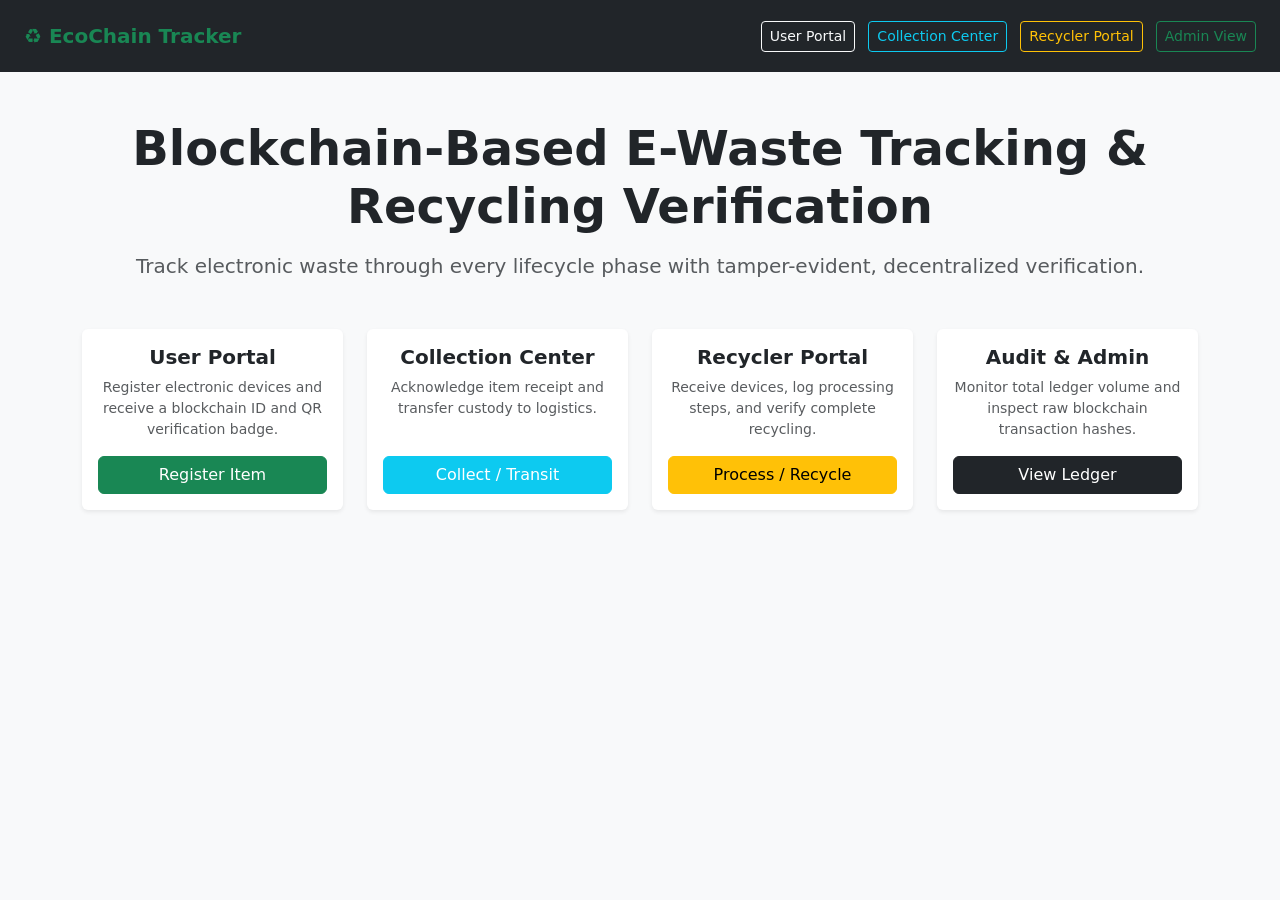
==== frontend/index.html @ 1f334a57 "feat: complete blockchain e-waste tracking prototype" ====
<!DOCTYPE html>
<html lang="en">
<head>
    <meta charset="UTF-8">
    <meta name="viewport" content="width=device-width, initial-scale=1.0">
    <title>EcoChain | Blockchain E-Waste Tracking</title>
    <link href="https://cdn.jsdelivr.net/npm/bootstrap@5.3.0/dist/css/bootstrap.min.css" rel="stylesheet">
</head>
<body class="bg-light">
    <nav class="navbar navbar-dark bg-dark px-4 py-3">
        <a class="navbar-brand fw-bold text-success" href="index.html">♻ EcoChain Tracker</a>
        <div>
            <a href="user.html" class="btn btn-outline-light btn-sm me-2">User Portal</a>
            <a href="collection.html" class="btn btn-outline-info btn-sm me-2">Collection Center</a>
            <a href="recycler.html" class="btn btn-outline-warning btn-sm me-2">Recycler Portal</a>
            <a href="admin.html" class="btn btn-outline-success btn-sm">Admin View</a>
        </div>
    </nav>

    <div class="container py-5 text-center">
        <h1 class="display-5 fw-bold text-dark mb-3">Blockchain-Based E-Waste Tracking & Recycling Verification</h1>
        <p class="lead text-muted mb-4">Track electronic waste through every lifecycle phase with tamper-evident, decentralized verification.</p>
        
        <div class="row g-4 justify-content-center mt-3">
            <div class="col-md-3">
                <div class="card h-100 shadow-sm border-0 p-3">
                    <h5 class="fw-bold">User Portal</h5>
                    <p class="small text-muted">Register electronic devices and receive a blockchain ID and QR verification badge.</p>
                    <a href="user.html" class="btn btn-success mt-auto">Register Item</a>
                </div>
            </div>
            <div class="col-md-3">
                <div class="card h-100 shadow-sm border-0 p-3">
                    <h5 class="fw-bold">Collection Center</h5>
                    <p class="small text-muted">Acknowledge item receipt and transfer custody to logistics.</p>
                    <a href="collection.html" class="btn btn-info text-white mt-auto">Collect / Transit</a>
                </div>
            </div>
            <div class="col-md-3">
                <div class="card h-100 shadow-sm border-0 p-3">
                    <h5 class="fw-bold">Recycler Portal</h5>
                    <p class="small text-muted">Receive devices, log processing steps, and verify complete recycling.</p>
                    <a href="recycler.html" class="btn btn-warning mt-auto">Process / Recycle</a>
                </div>
            </div>
            <div class="col-md-3">
                <div class="card h-100 shadow-sm border-0 p-3">
                    <h5 class="fw-bold">Audit & Admin</h5>
                    <p class="small text-muted">Monitor total ledger volume and inspect raw blockchain transaction hashes.</p>
                    <a href="admin.html" class="btn btn-dark mt-auto">View Ledger</a>
                </div>
            </div>
        </div>
    </div>
</body>
</html>
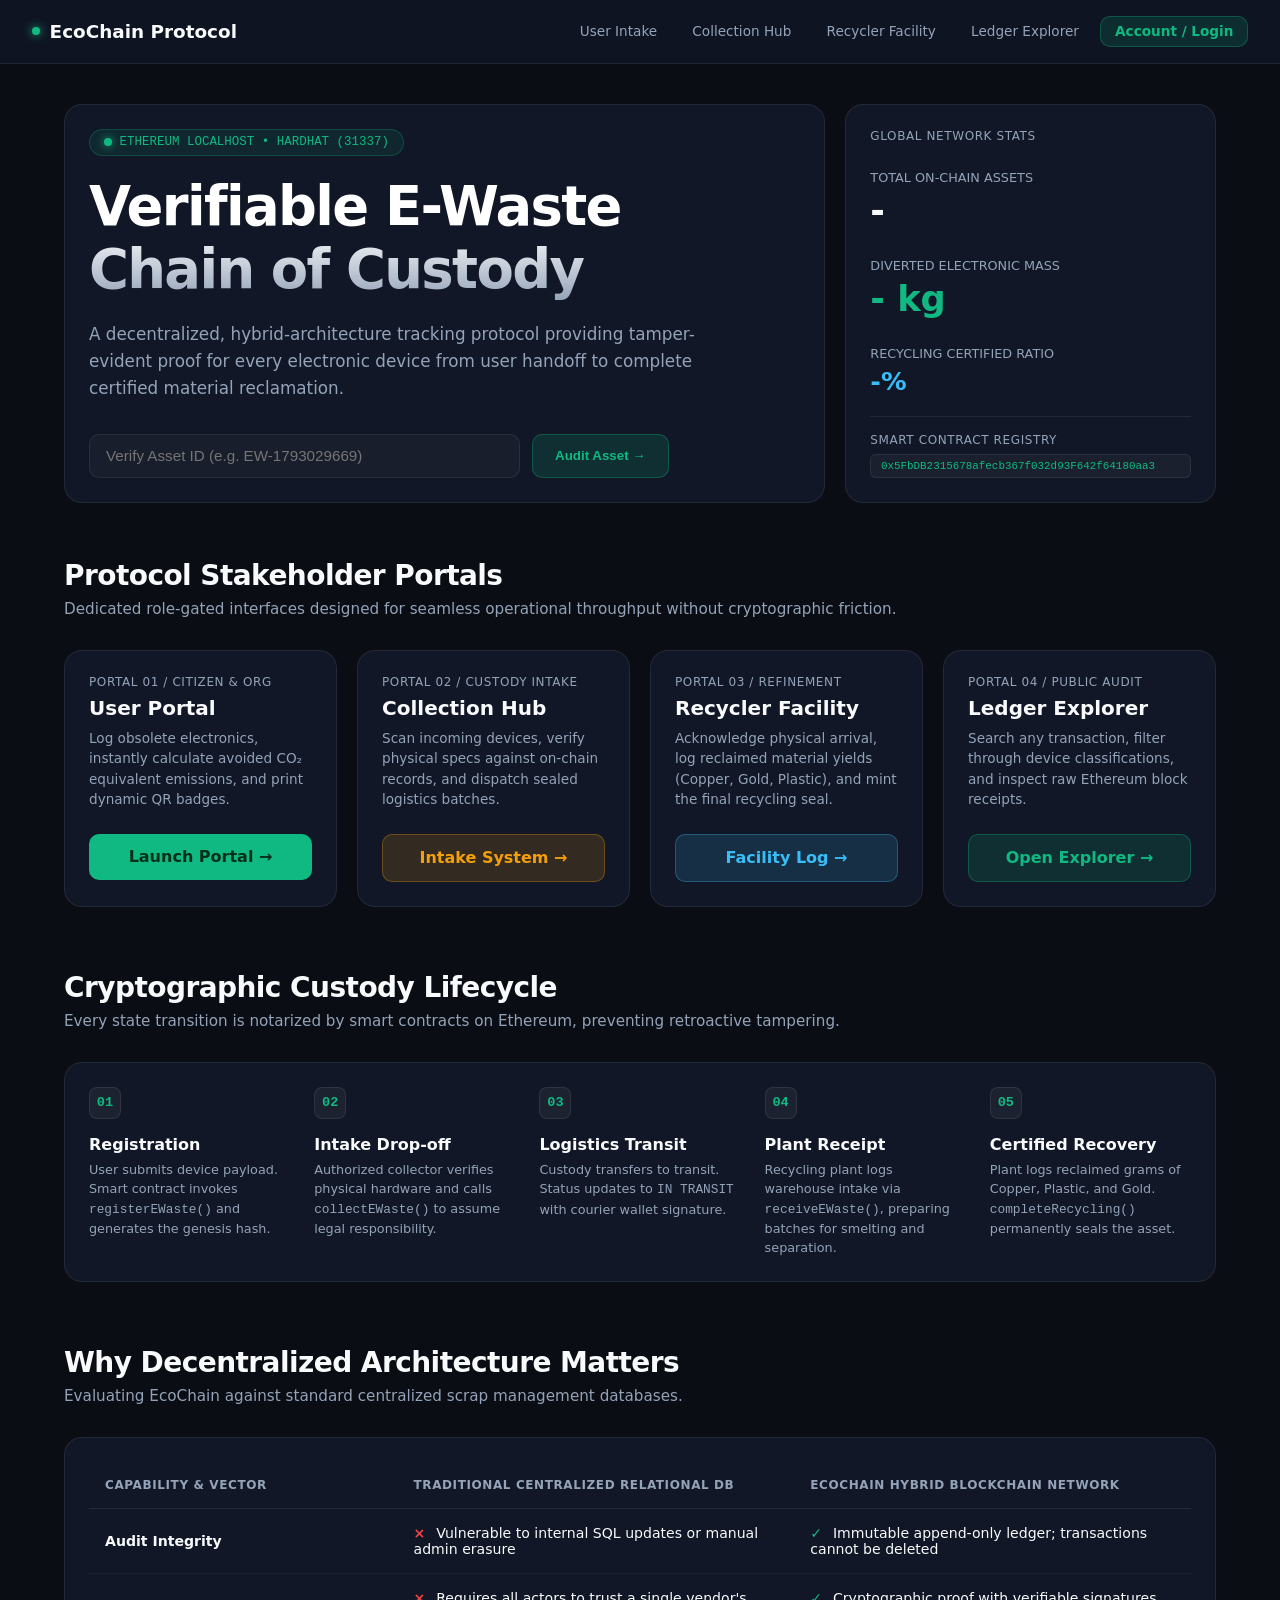
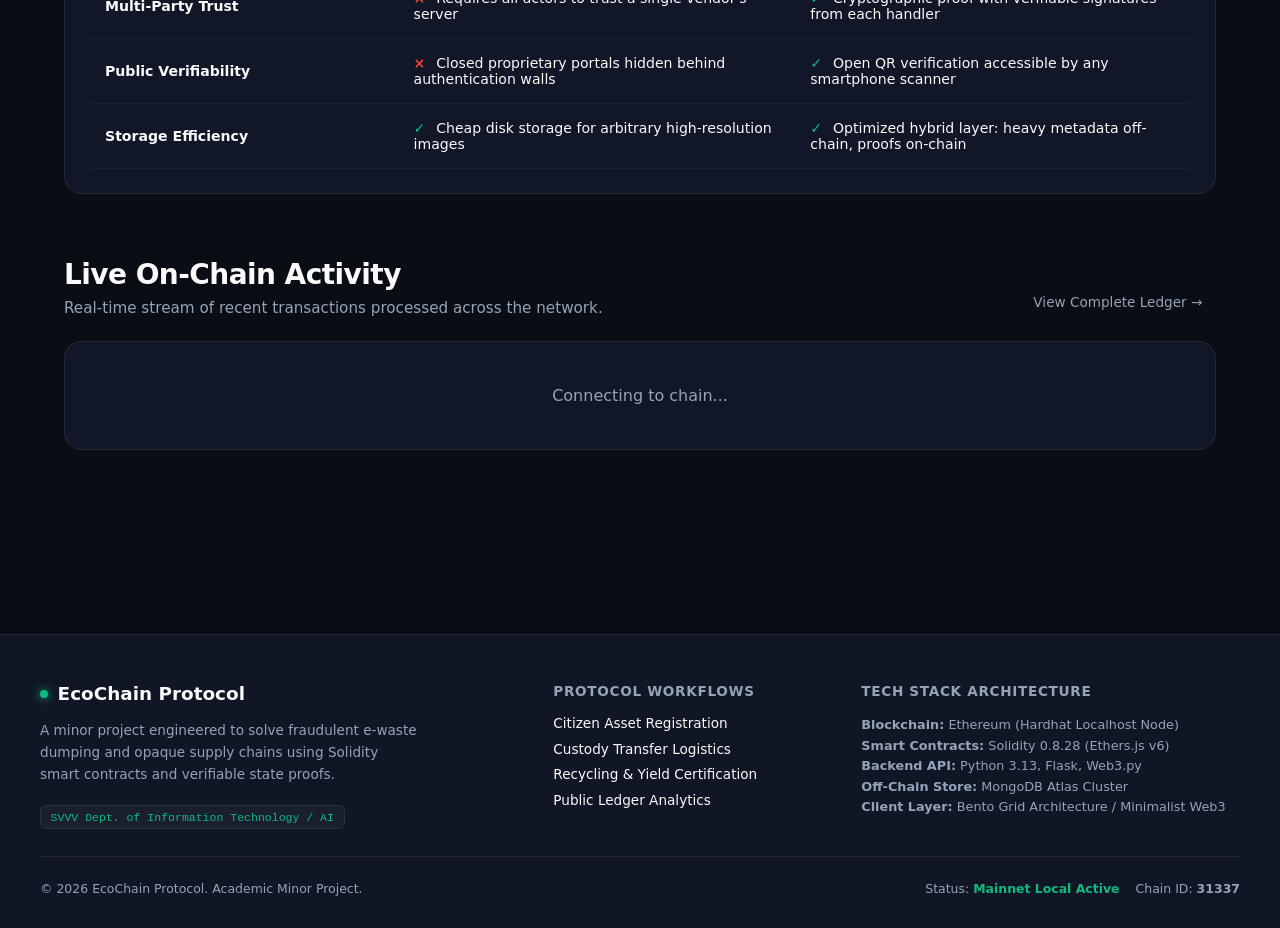
==== commit e14b0836: "feat: complete comprehensive multi-section web3 homepage" ====
--- a/frontend/index.html
+++ b/frontend/index.html
@@ -1,56 +1,462 @@
 <!DOCTYPE html>
 <html lang="en">
 <head>
-    <meta charset="UTF-8">
-    <meta name="viewport" content="width=device-width, initial-scale=1.0">
-    <title>EcoChain | Blockchain E-Waste Tracking</title>
-    <link href="https://cdn.jsdelivr.net/npm/bootstrap@5.3.0/dist/css/bootstrap.min.css" rel="stylesheet">
+  <meta charset="UTF-8">
+  <meta name="viewport" content="width=device-width, initial-scale=1.0">
+  <title>EcoChain | Decentralized E-Waste Protocol</title>
+  <link rel="stylesheet" href="style.css">
+  <style>
+    /* Homepage Specific Scaffolding */
+    .hero-badge {
+      display: inline-flex;
+      align-items: center;
+      gap: 0.5rem;
+      background: rgba(16, 185, 129, 0.1);
+      border: 1px solid rgba(16, 185, 129, 0.25);
+      padding: 0.35rem 0.85rem;
+      border-radius: 9999px;
+      font-size: 0.78rem;
+      font-family: var(--font-mono);
+      color: var(--accent-green);
+      margin-bottom: 1.25rem;
+    }
+
+    .hero-headline {
+      font-size: clamp(2.2rem, 5vw, 3.4rem);
+      font-weight: 800;
+      line-height: 1.15;
+      letter-spacing: -0.03em;
+      margin-bottom: 1.25rem;
+      background: linear-gradient(180deg, #ffffff 40%, #94a3b8 100%);
+      -webkit-background-clip: text;
+      -webkit-text-fill-color: transparent;
+    }
+
+    .section-title {
+      font-size: 1.75rem;
+      font-weight: 800;
+      letter-spacing: -0.02em;
+      margin-bottom: 0.5rem;
+    }
+
+    .section-subtitle {
+      color: var(--text-muted);
+      font-size: 0.95rem;
+      margin-bottom: 2rem;
+    }
+
+    .workflow-step-num {
+      width: 32px;
+      height: 32px;
+      border-radius: 8px;
+      background: rgba(255, 255, 255, 0.05);
+      border: 1px solid var(--border-subtle);
+      display: flex;
+      align-items: center;
+      justify-content: center;
+      font-weight: 700;
+      font-family: var(--font-mono);
+      font-size: 0.85rem;
+      color: var(--accent-green);
+      margin-bottom: 1rem;
+    }
+
+    .comparison-table {
+      width: 100%;
+      border-collapse: collapse;
+      font-size: 0.88rem;
+    }
+
+    .comparison-table th {
+      padding: 1rem;
+      text-align: left;
+      border-bottom: 1px solid var(--border-subtle);
+      color: var(--text-muted);
+      font-size: 0.75rem;
+      text-transform: uppercase;
+      letter-spacing: 0.05em;
+    }
+
+    .comparison-table td {
+      padding: 1rem;
+      border-bottom: 1px solid rgba(255, 255, 255, 0.04);
+      color: var(--text-main);
+    }
+
+    .check-icon {
+      color: var(--accent-green);
+      font-weight: 700;
+      margin-right: 0.4rem;
+    }
+
+    .cross-icon {
+      color: #ef4444;
+      font-weight: 700;
+      margin-right: 0.4rem;
+    }
+
+    .footer-custom {
+      background: rgba(17, 23, 38, 0.95);
+      border-top: 1px solid var(--border-subtle);
+      padding: 3rem 1.5rem 2rem 1.5rem;
+      margin-top: 5rem;
+    }
+
+    .footer-grid {
+      max-width: 1200px;
+      margin: 0 auto;
+      display: grid;
+      grid-template-columns: repeat(12, 1fr);
+      gap: 2rem;
+    }
+  </style>
 </head>
-<body class="bg-light">
-    <nav class="navbar navbar-dark bg-dark px-4 py-3">
-        <a class="navbar-brand fw-bold text-success" href="index.html">♻ EcoChain Tracker</a>
+<body>
+  <!-- Top Navigation Bar -->
+  <nav class="navbar-custom">
+    <a href="index.html" class="brand-title">
+      <span class="brand-dot"></span>
+      EcoChain Protocol
+    </a>
+    <div class="nav-links">
+    <a href="user.html" class="nav-link-btn">User Intake</a>
+    <a href="collection.html" class="nav-link-btn">Collection Hub</a>
+    <a href="recycler.html" class="nav-link-btn">Recycler Facility</a>
+    <a href="admin.html" class="nav-link-btn">Ledger Explorer</a>
+    <a href="auth.html" class="btn-bento-action btn-action-green" style="padding: 0.4rem 0.85rem; font-size: 0.85rem; text-decoration: none;">Account / Login</a>
+    </div>
+  </nav>
+
+  <div class="bento-container">
+    <!-- SECTION 1: HERO & AUDIT ENGINE -->
+    <div class="bento-grid" style="margin-bottom: 2rem;">
+      <div class="bento-card" style="grid-column: span 8; display: flex; flex-direction: column; justify-content: center;">
         <div>
-            <a href="user.html" class="btn btn-outline-light btn-sm me-2">User Portal</a>
-            <a href="collection.html" class="btn btn-outline-info btn-sm me-2">Collection Center</a>
-            <a href="recycler.html" class="btn btn-outline-warning btn-sm me-2">Recycler Portal</a>
-            <a href="admin.html" class="btn btn-outline-success btn-sm">Admin View</a>
-        </div>
-    </nav>
-
-    <div class="container py-5 text-center">
-        <h1 class="display-5 fw-bold text-dark mb-3">Blockchain-Based E-Waste Tracking & Recycling Verification</h1>
-        <p class="lead text-muted mb-4">Track electronic waste through every lifecycle phase with tamper-evident, decentralized verification.</p>
+          <div class="hero-badge">
+            <span class="brand-dot"></span> ETHEREUM LOCALHOST &bull; HARDHAT (31337)
+          </div>
+          <h1 class="hero-headline">
+            Verifiable E-Waste Chain of Custody
+          </h1>
+          <p style="color: var(--text-muted); font-size: 1.05rem; line-height: 1.6; max-width: 620px; margin-bottom: 2rem;">
+            A decentralized, hybrid-architecture tracking protocol providing tamper-evident proof for every electronic device from user handoff to complete certified material reclamation.
+          </p>
+
+          <!-- Direct Audit Quick Input -->
+          <div style="display: flex; gap: 0.75rem; max-width: 580px;">
+            <input type="text" id="quickId" class="form-control-custom" placeholder="Verify Asset ID (e.g. EW-1793029669)">
+            <button class="btn-bento-action btn-action-green" onclick="quickTrack()" style="white-space: nowrap; padding: 0.85rem 1.4rem;">
+              Audit Asset &rarr;
+            </button>
+          </div>
+        </div>
+      </div>
+
+      <!-- Real-Time Protocol Metrics Card -->
+      <div class="bento-card" style="grid-column: span 4; display: flex; flex-direction: column; justify-content: space-between;">
+        <div>
+          <span class="form-label-custom">Global Network Stats</span>
+          
+          <div style="margin: 1.5rem 0;">
+            <span style="color: var(--text-muted); font-size: 0.8rem; text-transform: uppercase;">Total On-Chain Assets</span>
+            <h2 id="homeTotalAssets" style="font-size: 2.2rem; font-weight: 800; margin-top: 0.25rem;">-</h2>
+          </div>
+
+          <div style="margin: 1.5rem 0;">
+            <span style="color: var(--text-muted); font-size: 0.8rem; text-transform: uppercase;">Diverted Electronic Mass</span>
+            <h2 id="homeTotalWeight" style="font-size: 2.2rem; font-weight: 800; color: var(--accent-green); margin-top: 0.25rem;">- kg</h2>
+          </div>
+
+          <div>
+            <span style="color: var(--text-muted); font-size: 0.8rem; text-transform: uppercase;">Recycling Certified Ratio</span>
+            <h2 id="homeRecycledRate" style="font-size: 1.6rem; font-weight: 800; color: var(--accent-blue); margin-top: 0.25rem;">-%</h2>
+          </div>
+        </div>
+
+        <div style="border-top: 1px solid var(--border-subtle); padding-top: 1rem;">
+          <span class="form-label-custom">Smart Contract Registry</span>
+          <div class="mono-tag" style="font-size: 0.68rem; display: block; overflow: hidden; text-overflow: ellipsis;">
+            0x5FbDB2315678afecb367f032d93F642f64180aa3
+          </div>
+        </div>
+      </div>
+    </div>
+
+    <!-- SECTION 2: ACCESS THE ACTOR PORTALS -->
+    <div style="margin: 3.5rem 0 1.5rem 0;">
+      <h2 class="section-title">Protocol Stakeholder Portals</h2>
+      <p class="section-subtitle">Dedicated role-gated interfaces designed for seamless operational throughput without cryptographic friction.</p>
+    </div>
+
+    <div class="bento-grid" style="margin-bottom: 4rem;">
+      <div class="bento-card" style="grid-column: span 3;">
+        <span class="form-label-custom">Portal 01 / Citizen & Org</span>
+        <h3 style="font-size: 1.25rem; font-weight: 700; margin-bottom: 0.5rem;">User Portal</h3>
+        <p style="color: var(--text-muted); font-size: 0.85rem; margin-bottom: 1.5rem; line-height: 1.5;">
+          Log obsolete electronics, instantly calculate avoided CO₂ equivalent emissions, and print dynamic QR badges.
+        </p>
+        <a href="user.html" class="btn-bento-primary" style="display: block; text-align: center; text-decoration: none;">Launch Portal &rarr;</a>
+      </div>
+
+      <div class="bento-card" style="grid-column: span 3;">
+        <span class="form-label-custom">Portal 02 / Custody Intake</span>
+        <h3 style="font-size: 1.25rem; font-weight: 700; margin-bottom: 0.5rem;">Collection Hub</h3>
+        <p style="color: var(--text-muted); font-size: 0.85rem; margin-bottom: 1.5rem; line-height: 1.5;">
+          Scan incoming devices, verify physical specs against on-chain records, and dispatch sealed logistics batches.
+        </p>
+        <a href="collection.html" class="btn-bento-action btn-action-amber" style="display: block; text-align: center; text-decoration: none; width: 100%;">Intake System &rarr;</a>
+      </div>
+
+      <div class="bento-card" style="grid-column: span 3;">
+        <span class="form-label-custom">Portal 03 / Refinement</span>
+        <h3 style="font-size: 1.25rem; font-weight: 700; margin-bottom: 0.5rem;">Recycler Facility</h3>
+        <p style="color: var(--text-muted); font-size: 0.85rem; margin-bottom: 1.5rem; line-height: 1.5;">
+          Acknowledge physical arrival, log reclaimed material yields (Copper, Gold, Plastic), and mint the final recycling seal.
+        </p>
+        <a href="recycler.html" class="btn-bento-action btn-action-blue" style="display: block; text-align: center; text-decoration: none; width: 100%;">Facility Log &rarr;</a>
+      </div>
+
+      <div class="bento-card" style="grid-column: span 3;">
+        <span class="form-label-custom">Portal 04 / Public Audit</span>
+        <h3 style="font-size: 1.25rem; font-weight: 700; margin-bottom: 0.5rem;">Ledger Explorer</h3>
+        <p style="color: var(--text-muted); font-size: 0.85rem; margin-bottom: 1.5rem; line-height: 1.5;">
+          Search any transaction, filter through device classifications, and inspect raw Ethereum block receipts.
+        </p>
+        <a href="admin.html" class="btn-bento-action btn-action-green" style="display: block; text-align: center; text-decoration: none; width: 100%;">Open Explorer &rarr;</a>
+      </div>
+    </div>
+
+    <!-- SECTION 3: PROTOCOL ARCHITECTURE & LIFECYCLE BREAKDOWN -->
+    <div style="margin: 3.5rem 0 1.5rem 0;">
+      <h2 class="section-title">Cryptographic Custody Lifecycle</h2>
+      <p class="section-subtitle">Every state transition is notarized by smart contracts on Ethereum, preventing retroactive tampering.</p>
+    </div>
+
+    <div class="bento-grid" style="margin-bottom: 4rem;">
+      <div class="bento-card" style="grid-column: span 12;">
+        <div style="display: grid; grid-template-columns: repeat(5, 1fr); gap: 1.5rem;">
+          <div>
+            <div class="workflow-step-num">01</div>
+            <h4 style="font-size: 1rem; font-weight: 700; margin-bottom: 0.4rem;">Registration</h4>
+            <p style="color: var(--text-muted); font-size: 0.8rem; line-height: 1.5;">
+              User submits device payload. Smart contract invokes <code>registerEWaste()</code> and generates the genesis hash.
+            </p>
+          </div>
+          <div>
+            <div class="workflow-step-num">02</div>
+            <h4 style="font-size: 1rem; font-weight: 700; margin-bottom: 0.4rem;">Intake Drop-off</h4>
+            <p style="color: var(--text-muted); font-size: 0.8rem; line-height: 1.5;">
+              Authorized collector verifies physical hardware and calls <code>collectEWaste()</code> to assume legal responsibility.
+            </p>
+          </div>
+          <div>
+            <div class="workflow-step-num">03</div>
+            <h4 style="font-size: 1rem; font-weight: 700; margin-bottom: 0.4rem;">Logistics Transit</h4>
+            <p style="color: var(--text-muted); font-size: 0.8rem; line-height: 1.5;">
+              Custody transfers to transit. Status updates to <code>IN TRANSIT</code> with courier wallet signature.
+            </p>
+          </div>
+          <div>
+            <div class="workflow-step-num">04</div>
+            <h4 style="font-size: 1rem; font-weight: 700; margin-bottom: 0.4rem;">Plant Receipt</h4>
+            <p style="color: var(--text-muted); font-size: 0.8rem; line-height: 1.5;">
+              Recycling plant logs warehouse intake via <code>receiveEWaste()</code>, preparing batches for smelting and separation.
+            </p>
+          </div>
+          <div>
+            <div class="workflow-step-num">05</div>
+            <h4 style="font-size: 1rem; font-weight: 700; margin-bottom: 0.4rem;">Certified Recovery</h4>
+            <p style="color: var(--text-muted); font-size: 0.8rem; line-height: 1.5;">
+              Plant logs reclaimed grams of Copper, Plastic, and Gold. <code>completeRecycling()</code> permanently seals the asset.
+            </p>
+          </div>
+        </div>
+      </div>
+    </div>
+
+    <!-- SECTION 4: ARCHITECTURAL COMPARISON (TRADITIONAL VS BLOCKCHAIN) -->
+    <div style="margin: 3.5rem 0 1.5rem 0;">
+      <h2 class="section-title">Why Decentralized Architecture Matters</h2>
+      <p class="section-subtitle">Evaluating EcoChain against standard centralized scrap management databases.</p>
+    </div>
+
+    <div class="bento-grid" style="margin-bottom: 4rem;">
+      <div class="bento-card" style="grid-column: span 12;">
+        <table class="comparison-table">
+          <thead>
+            <tr>
+              <th style="width: 28%;">Capability & Vector</th>
+              <th style="width: 36%;">Traditional Centralized Relational DB</th>
+              <th style="width: 36%;">EcoChain Hybrid Blockchain Network</th>
+            </tr>
+          </thead>
+          <tbody>
+            <tr>
+              <td><strong>Audit Integrity</strong></td>
+              <td><span class="cross-icon">&times;</span> Vulnerable to internal SQL updates or manual admin erasure</td>
+              <td><span class="check-icon">&check;</span> Immutable append-only ledger; transactions cannot be deleted</td>
+            </tr>
+            <tr>
+              <td><strong>Multi-Party Trust</strong></td>
+              <td><span class="cross-icon">&times;</span> Requires all actors to trust a single vendor's server</td>
+              <td><span class="check-icon">&check;</span> Cryptographic proof with verifiable signatures from each handler</td>
+            </tr>
+            <tr>
+              <td><strong>Public Verifiability</strong></td>
+              <td><span class="cross-icon">&times;</span> Closed proprietary portals hidden behind authentication walls</td>
+              <td><span class="check-icon">&check;</span> Open QR verification accessible by any smartphone scanner</td>
+            </tr>
+            <tr>
+              <td><strong>Storage Efficiency</strong></td>
+              <td><span class="check-icon">&check;</span> Cheap disk storage for arbitrary high-resolution images</td>
+              <td><span class="check-icon">&check;</span> Optimized hybrid layer: heavy metadata off-chain, proofs on-chain</td>
+            </tr>
+          </tbody>
+        </table>
+      </div>
+    </div>
+
+    <!-- SECTION 5: LIVE RECENT TRANSACTIONS FEED -->
+    <div style="margin: 3.5rem 0 1.5rem 0; display: flex; justify-content: space-between; align-items: flex-end;">
+      <div>
+        <h2 class="section-title">Live On-Chain Activity</h2>
+        <p class="section-subtitle" style="margin-bottom: 0;">Real-time stream of recent transactions processed across the network.</p>
+      </div>
+      <a href="admin.html" class="nav-link-btn" style="font-size: 0.85rem;">View Complete Ledger &rarr;</a>
+    </div>
+
+    <div class="bento-grid" style="margin-top: 1.5rem; margin-bottom: 4rem;">
+      <div class="bento-card" style="grid-column: span 12; padding: 0.75rem 1.5rem;">
+        <div id="recentTxContainer" style="display: flex; flex-direction: column;">
+          <div style="text-align: center; color: var(--text-muted); padding: 2rem;">Connecting to chain...</div>
+        </div>
+      </div>
+    </div>
+  </div>
+
+  <!-- COMPREHENSIVE PROTOCOL FOOTER -->
+  <footer class="footer-custom">
+    <div class="footer-grid">
+      <div style="grid-column: span 5;">
+        <div class="brand-title" style="margin-bottom: 1rem;">
+          <span class="brand-dot"></span>
+          EcoChain Protocol
+        </div>
+        <p style="color: var(--text-muted); font-size: 0.85rem; line-height: 1.6; max-width: 380px; margin-bottom: 1.25rem;">
+          A minor project engineered to solve fraudulent e-waste dumping and opaque supply chains using Solidity smart contracts and verifiable state proofs.
+        </p>
+        <span class="mono-tag" style="font-size: 0.72rem;">SVVV Dept. of Information Technology / AI</span>
+      </div>
+
+      <div style="grid-column: span 3;">
+        <h4 style="font-size: 0.85rem; text-transform: uppercase; letter-spacing: 0.05em; color: var(--text-muted); margin-bottom: 1rem;">
+          Protocol Workflows
+        </h4>
+        <div style="display: flex; flex-direction: column; gap: 0.6rem; font-size: 0.85rem;">
+          <a href="user.html" style="color: var(--text-main); text-decoration: none;">Citizen Asset Registration</a>
+          <a href="collection.html" style="color: var(--text-main); text-decoration: none;">Custody Transfer Logistics</a>
+          <a href="recycler.html" style="color: var(--text-main); text-decoration: none;">Recycling & Yield Certification</a>
+          <a href="admin.html" style="color: var(--text-main); text-decoration: none;">Public Ledger Analytics</a>
+        </div>
+      </div>
+
+      <div style="grid-column: span 4;">
+        <h4 style="font-size: 0.85rem; text-transform: uppercase; letter-spacing: 0.05em; color: var(--text-muted); margin-bottom: 1rem;">
+          Tech Stack Architecture
+        </h4>
+        <p style="color: var(--text-muted); font-size: 0.8rem; line-height: 1.6;">
+          <strong>Blockchain:</strong> Ethereum (Hardhat Localhost Node)<br>
+          <strong>Smart Contracts:</strong> Solidity 0.8.28 (Ethers.js v6)<br>
+          <strong>Backend API:</strong> Python 3.13, Flask, Web3.py<br>
+          <strong>Off-Chain Store:</strong> MongoDB Atlas Cluster<br>
+          <strong>Client Layer:</strong> Bento Grid Architecture / Minimalist Web3
+        </p>
+      </div>
+    </div>
+
+    <div style="max-width: 1200px; margin: 2rem auto 0 auto; padding-top: 1.5rem; border-top: 1px solid var(--border-subtle); display: flex; justify-content: space-between; align-items: center; font-size: 0.78rem; color: var(--text-muted);">
+      <div>&copy; 2026 EcoChain Protocol. Academic Minor Project.</div>
+      <div style="display: flex; gap: 1rem;">
+        <span>Status: <b style="color: var(--accent-green);">Mainnet Local Active</b></span>
+        <span>Chain ID: <b>31337</b></span>
+      </div>
+    </div>
+  </footer>
+
+  <script>
+    function quickTrack() {
+      const id = document.getElementById('quickId').value.trim();
+      if(id) {
+        window.location.href = `track.html?id=${encodeURIComponent(id)}`;
+      } else {
+        alert("Please enter a valid E-Waste ID (e.g. EW-1793029669)");
+      }
+    }
+
+    async function loadHomepageData() {
+      try {
+        const res = await fetch('http://127.0.0.1:5000/api/ewaste/all');
+        const data = await res.json();
+        if(!data.success) return;
+
+        const items = data.items;
+        document.getElementById('homeTotalAssets').innerText = items.length;
+
+        let weightSum = 0;
+        let recycledCount = 0;
+
+        items.forEach(i => {
+          weightSum += Number(i.weight || 0);
+          if(i.status === 'RECYCLED') recycledCount++;
+        });
+
+        document.getElementById('homeTotalWeight').innerText = weightSum.toFixed(1) + " kg";
         
-        <div class="row g-4 justify-content-center mt-3">
-            <div class="col-md-3">
-                <div class="card h-100 shadow-sm border-0 p-3">
-                    <h5 class="fw-bold">User Portal</h5>
-                    <p class="small text-muted">Register electronic devices and receive a blockchain ID and QR verification badge.</p>
-                    <a href="user.html" class="btn btn-success mt-auto">Register Item</a>
-                </div>
+        const rate = items.length > 0 ? Math.round((recycledCount / items.length) * 100) : 0;
+        document.getElementById('homeRecycledRate').innerText = `${rate}%`;
+
+        // Render recent 3 transactions
+        const container = document.getElementById('recentTxContainer');
+        container.innerHTML = "";
+
+        const recentItems = items.slice(-4).reverse();
+        if(recentItems.length === 0) {
+          container.innerHTML = `<div style="text-align: center; color: var(--text-muted); padding: 1.5rem;">No transactions recorded yet.</div>`;
+          return;
+        }
+
+        recentItems.forEach(item => {
+          const row = document.createElement('div');
+          row.style.display = 'flex';
+          row.style.justifyContent = 'space-between';
+          row.style.alignItems = 'center';
+          row.style.padding = '0.85rem 0';
+          row.style.borderBottom = '1px solid rgba(255, 255, 255, 0.04)';
+
+          const statusClass = item.status.toLowerCase().replace(/\s+/g, '');
+          const lastTx = item.transactionHashes ? item.transactionHashes[item.transactionHashes.length - 1] : null;
+          const hashDisplay = lastTx ? lastTx.hash.slice(0, 18) + '...' : 'Genesis Mined';
+
+          row.innerHTML = `
+            <div style="display: flex; align-items: center; gap: 1rem;">
+              <span class="mono-tag" style="font-size: 0.78rem;">${item.ewasteId}</span>
+              <span style="font-size: 0.85rem; font-weight: 500;">${item.deviceType} (${item.weight} kg)</span>
             </div>
-            <div class="col-md-3">
-                <div class="card h-100 shadow-sm border-0 p-3">
-                    <h5 class="fw-bold">Collection Center</h5>
-                    <p class="small text-muted">Acknowledge item receipt and transfer custody to logistics.</p>
-                    <a href="collection.html" class="btn btn-info text-white mt-auto">Collect / Transit</a>
-                </div>
+            <div style="display: flex; align-items: center; gap: 1rem;">
+              <span class="status-badge ${statusClass}">${item.status}</span>
+              <span class="mono-tag" style="font-size: 0.7rem; color: var(--text-muted);">${hashDisplay}</span>
+              <a href="track.html?id=${item.ewasteId}" class="btn-verify" style="font-size: 0.72rem; padding: 0.3rem 0.65rem;">Audit &rarr;</a>
             </div>
-            <div class="col-md-3">
-                <div class="card h-100 shadow-sm border-0 p-3">
-                    <h5 class="fw-bold">Recycler Portal</h5>
-                    <p class="small text-muted">Receive devices, log processing steps, and verify complete recycling.</p>
-                    <a href="recycler.html" class="btn btn-warning mt-auto">Process / Recycle</a>
-                </div>
-            </div>
-            <div class="col-md-3">
-                <div class="card h-100 shadow-sm border-0 p-3">
-                    <h5 class="fw-bold">Audit & Admin</h5>
-                    <p class="small text-muted">Monitor total ledger volume and inspect raw blockchain transaction hashes.</p>
-                    <a href="admin.html" class="btn btn-dark mt-auto">View Ledger</a>
-                </div>
-            </div>
-        </div>
-    </div>
+          `;
+          container.appendChild(row);
+        });
+
+      } catch(err) {
+        console.error("Home feed error:", err);
+      }
+    }
+
+    loadHomepageData();
+  </script>
 </body>
 </html>
--- a/frontend/style.css
+++ b/frontend/style.css
@@ -0,0 +1,212 @@
+:root {
+  --bg-main: #0a0d14;
+  --bg-card: #111726;
+  --bg-card-subtle: #172033;
+  --border-subtle: rgba(255, 255, 255, 0.08);
+  --border-hover: rgba(16, 185, 129, 0.4);
+  --text-main: #f8fafc;
+  --text-muted: #94a3b8;
+  --accent-green: #10b981;
+  --accent-blue: #38bdf8;
+  --accent-amber: #f59e0b;
+  --accent-purple: #a855f7;
+  --font-mono: "SF Mono", "Fira Code", monospace;
+  --font-sans: system-ui, -apple-system, BlinkMacSystemFont, "Segoe UI", Roboto, sans-serif;
+}
+
+* {
+  box-sizing: border-box;
+  margin: 0;
+  padding: 0;
+}
+
+body {
+  background-color: var(--bg-main);
+  color: var(--text-main);
+  font-family: var(--font-sans);
+  min-height: 100vh;
+  display: flex;
+  flex-direction: column;
+}
+
+/* Minimalist Nav */
+.navbar-custom {
+  background: rgba(17, 23, 38, 0.85);
+  backdrop-filter: blur(12px);
+  border-bottom: 1px solid var(--border-subtle);
+  padding: 1rem 2rem;
+  display: flex;
+  justify-content: space-between;
+  align-items: center;
+}
+
+.brand-title {
+  font-weight: 700;
+  font-size: 1.15rem;
+  color: var(--text-main);
+  text-decoration: none;
+  display: flex;
+  align-items: center;
+  gap: 0.6rem;
+}
+
+.brand-dot {
+  width: 8px;
+  height: 8px;
+  background-color: var(--accent-green);
+  border-radius: 50%;
+  box-shadow: 0 0 10px var(--accent-green);
+}
+
+.nav-links {
+  display: flex;
+  gap: 0.5rem;
+}
+
+.nav-link-btn {
+  color: var(--text-muted);
+  text-decoration: none;
+  font-size: 0.85rem;
+  font-weight: 500;
+  padding: 0.45rem 0.85rem;
+  border-radius: 8px;
+  transition: all 0.2s ease;
+}
+
+.nav-link-btn:hover {
+  color: var(--text-main);
+  background: rgba(255, 255, 255, 0.05);
+}
+
+.nav-link-btn.active {
+  color: var(--accent-green);
+  background: rgba(16, 185, 129, 0.1);
+  border: 1px solid rgba(16, 185, 129, 0.25);
+}
+
+/* Bento Grid System */
+.bento-container {
+  max-width: 1200px;
+  margin: 2.5rem auto;
+  padding: 0 1.5rem;
+  width: 100%;
+}
+
+.bento-grid {
+  display: grid;
+  grid-template-columns: repeat(12, 1fr);
+  gap: 1.25rem;
+}
+
+.bento-card {
+  background: var(--bg-card);
+  border: 1px solid var(--border-subtle);
+  border-radius: 18px;
+  padding: 1.5rem;
+  position: relative;
+  transition: all 0.25s ease;
+}
+
+.bento-card:hover {
+  border-color: var(--border-hover);
+  transform: translateY(-2px);
+}
+
+/* Form Styling */
+.form-label-custom {
+  font-size: 0.75rem;
+  text-transform: uppercase;
+  letter-spacing: 0.05em;
+  color: var(--text-muted);
+  margin-bottom: 0.45rem;
+  display: block;
+}
+
+.form-control-custom, .form-select-custom {
+  width: 100%;
+  background: rgba(255, 255, 255, 0.03);
+  border: 1px solid var(--border-subtle);
+  color: var(--text-main);
+  border-radius: 10px;
+  padding: 0.75rem 1rem;
+  font-size: 0.95rem;
+  outline: none;
+  transition: border-color 0.2s ease;
+}
+
+.form-control-custom:focus, .form-select-custom:focus {
+  border-color: var(--accent-green);
+  background: rgba(255, 255, 255, 0.05);
+}
+
+.form-select-custom option {
+  background-color: var(--bg-card);
+  color: var(--text-main);
+}
+
+/* Web3 Buttons */
+.btn-bento-primary {
+  width: 100%;
+  background: var(--accent-green);
+  color: #042f1a;
+  font-weight: 600;
+  border: none;
+  border-radius: 10px;
+  padding: 0.85rem;
+  cursor: pointer;
+  transition: all 0.2s ease;
+}
+
+.btn-bento-primary:hover {
+  opacity: 0.9;
+  box-shadow: 0 0 16px rgba(16, 185, 129, 0.3);
+}
+
+.btn-bento-primary:disabled {
+  opacity: 0.4;
+  cursor: not-allowed;
+}
+
+.btn-bento-action {
+  border-radius: 10px;
+  padding: 0.85rem 1.25rem;
+  font-weight: 600;
+  cursor: pointer;
+  border: 1px solid transparent;
+  transition: all 0.2s ease;
+}
+
+.btn-action-blue { background: rgba(56, 189, 248, 0.15); color: var(--accent-blue); border-color: rgba(56, 189, 248, 0.3); }
+.btn-action-blue:hover { background: rgba(56, 189, 248, 0.25); }
+
+.btn-action-amber { background: rgba(245, 158, 11, 0.15); color: var(--accent-amber); border-color: rgba(245, 158, 11, 0.3); }
+.btn-action-amber:hover { background: rgba(245, 158, 11, 0.25); }
+
+.btn-action-green { background: rgba(16, 185, 129, 0.15); color: var(--accent-green); border-color: rgba(16, 185, 129, 0.3); }
+.btn-action-green:hover { background: rgba(16, 185, 129, 0.25); }
+
+/* Monospace Badges & Status */
+.mono-tag {
+  font-family: var(--font-mono);
+  font-size: 0.78rem;
+  background: rgba(255, 255, 255, 0.04);
+  padding: 0.3rem 0.6rem;
+  border-radius: 6px;
+  border: 1px solid var(--border-subtle);
+  color: var(--accent-green);
+  word-break: break-all;
+}
+
+.status-badge {
+  font-size: 0.75rem;
+  padding: 0.35rem 0.75rem;
+  border-radius: 20px;
+  font-weight: 600;
+  display: inline-block;
+  text-transform: uppercase;
+}
+
+.status-badge.registered { background: rgba(56, 189, 248, 0.15); color: var(--accent-blue); border: 1px solid rgba(56, 189, 248, 0.3); }
+.status-badge.collected { background: rgba(245, 158, 11, 0.15); color: var(--accent-amber); border: 1px solid rgba(245, 158, 11, 0.3); }
+.status-badge.intransit { background: rgba(168, 85, 247, 0.15); color: var(--accent-purple); border: 1px solid rgba(168, 85, 247, 0.3); }
+.status-badge.recycled { background: rgba(16, 185, 129, 0.15); color: var(--accent-green); border: 1px solid rgba(16, 185, 129, 0.3); }
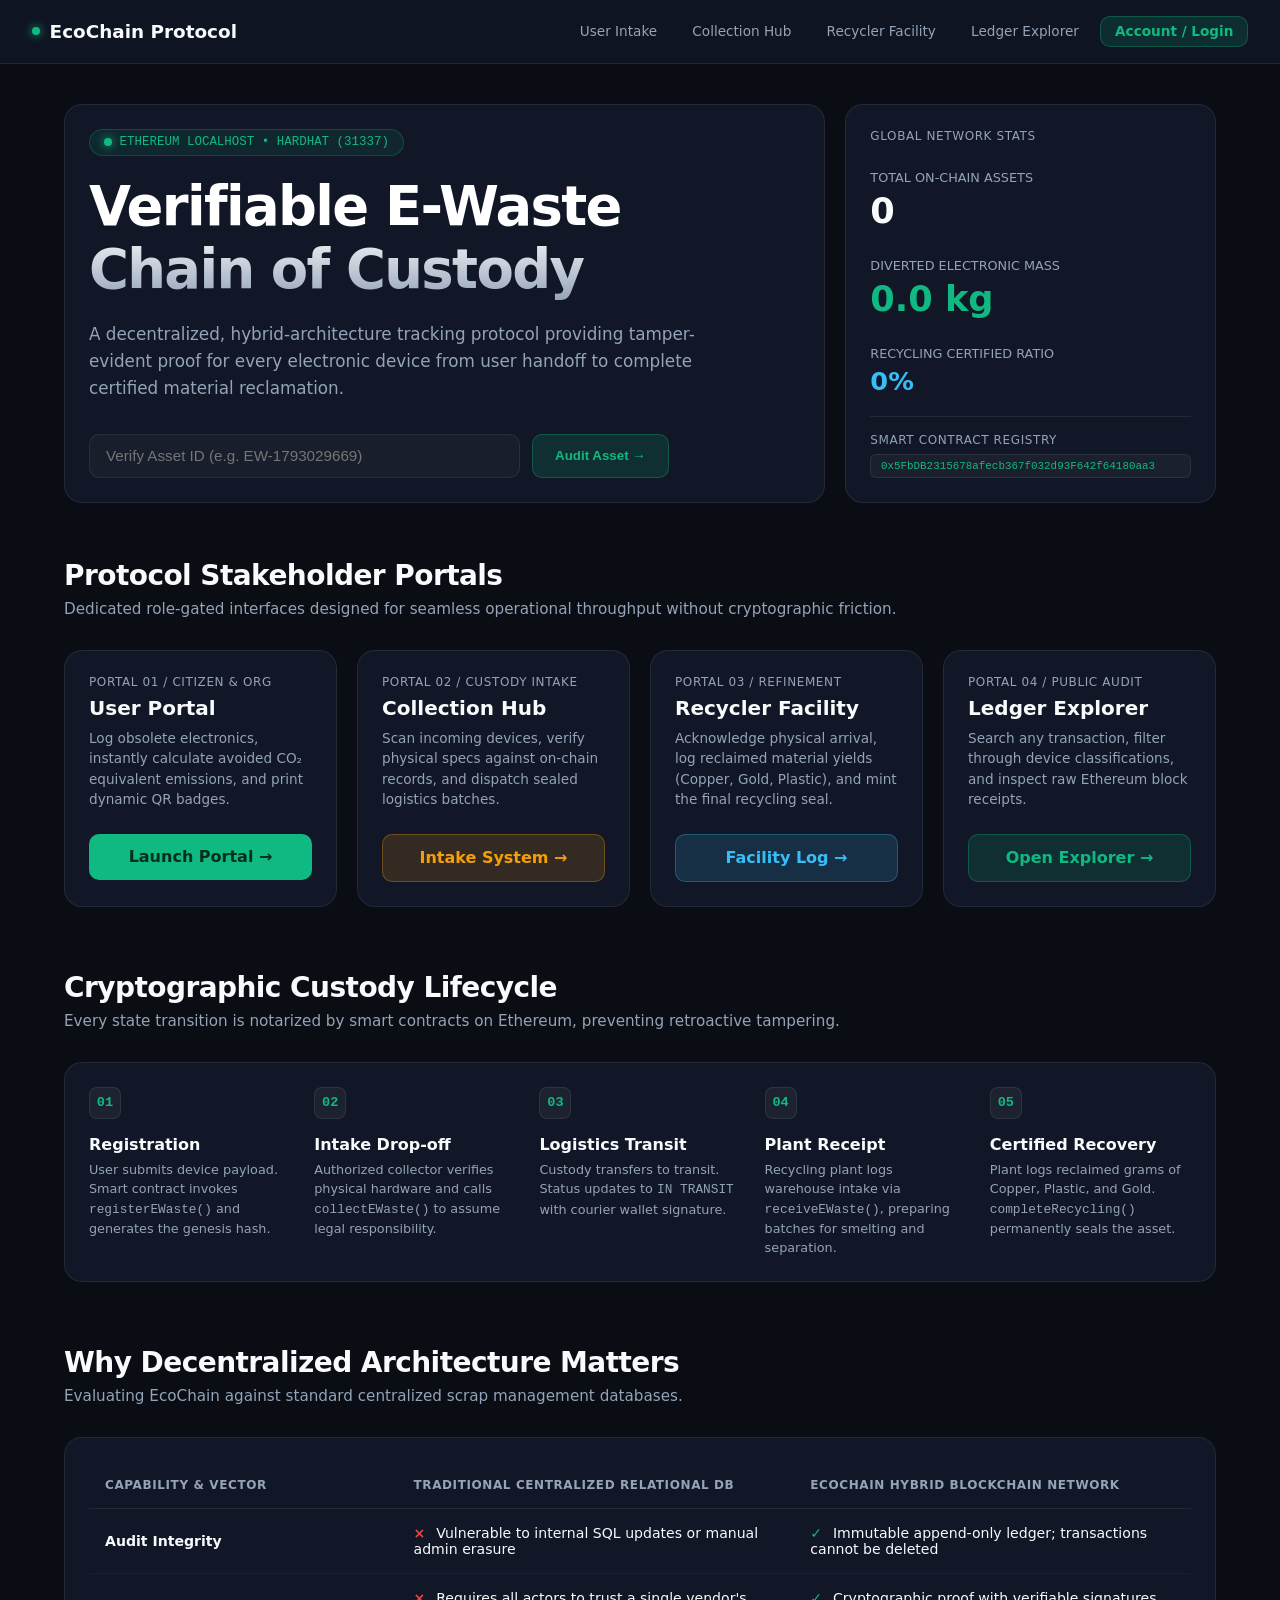
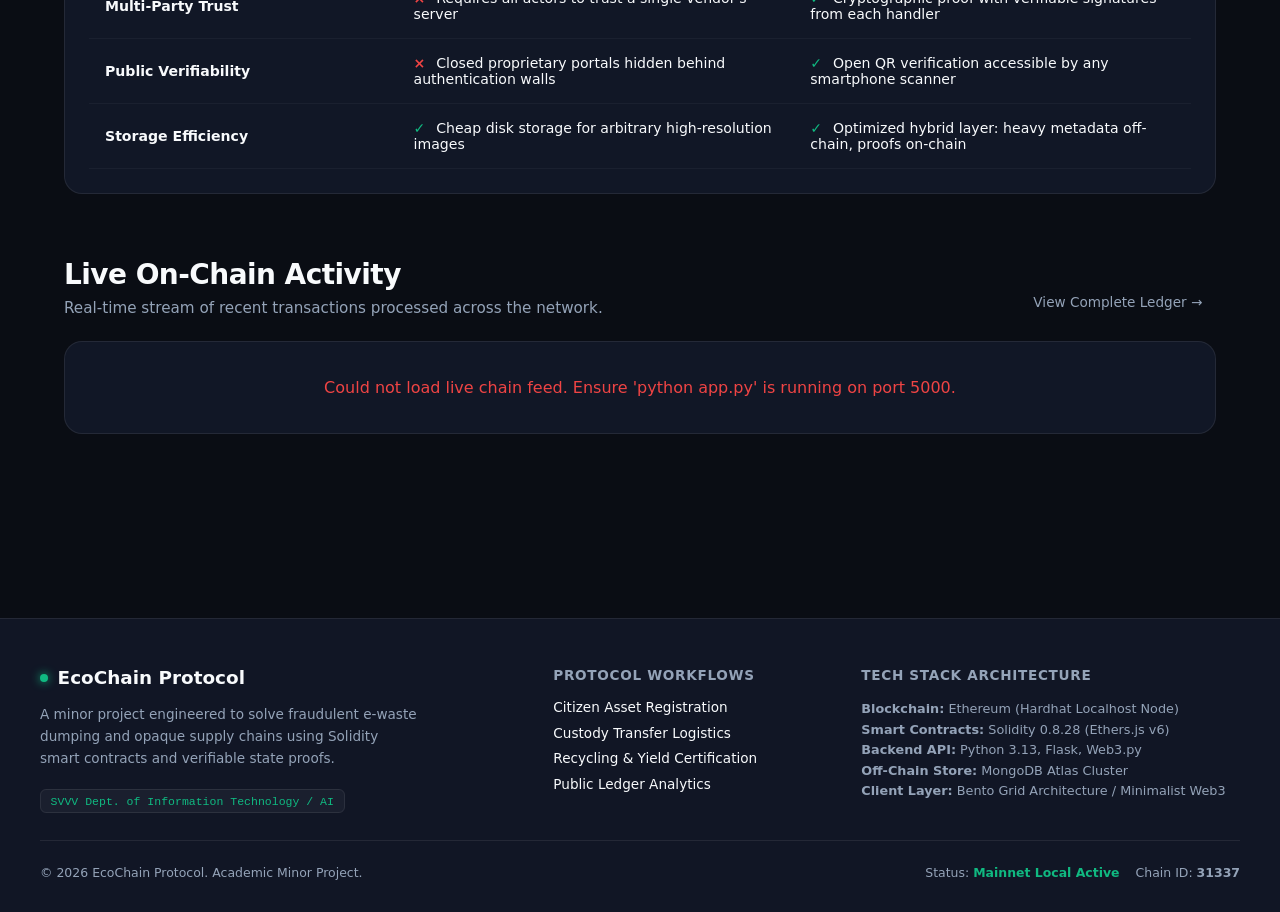
==== commit 859a3d90: "Fixed the localhost error" ====
--- a/frontend/index.html
+++ b/frontend/index.html
@@ -29,6 +29,7 @@
       margin-bottom: 1.25rem;
       background: linear-gradient(180deg, #ffffff 40%, #94a3b8 100%);
       -webkit-background-clip: text;
+      background-clip: text;
       -webkit-text-fill-color: transparent;
     }
 
@@ -119,11 +120,11 @@
       EcoChain Protocol
     </a>
     <div class="nav-links">
-    <a href="user.html" class="nav-link-btn">User Intake</a>
-    <a href="collection.html" class="nav-link-btn">Collection Hub</a>
-    <a href="recycler.html" class="nav-link-btn">Recycler Facility</a>
-    <a href="admin.html" class="nav-link-btn">Ledger Explorer</a>
-    <a href="auth.html" class="btn-bento-action btn-action-green" style="padding: 0.4rem 0.85rem; font-size: 0.85rem; text-decoration: none;">Account / Login</a>
+      <a href="user.html" class="nav-link-btn">User Intake</a>
+      <a href="collection.html" class="nav-link-btn">Collection Hub</a>
+      <a href="recycler.html" class="nav-link-btn">Recycler Facility</a>
+      <a href="admin.html" class="nav-link-btn">Ledger Explorer</a>
+      <a href="auth.html" class="btn-bento-action btn-action-green" style="padding: 0.4rem 0.85rem; font-size: 0.85rem; text-decoration: none;">Account / Login</a>
     </div>
   </nav>
 
@@ -143,12 +144,12 @@
           </p>
 
           <!-- Direct Audit Quick Input -->
-          <div style="display: flex; gap: 0.75rem; max-width: 580px;">
+          <form onsubmit="event.preventDefault(); quickTrack();" style="display: flex; gap: 0.75rem; max-width: 580px;">
             <input type="text" id="quickId" class="form-control-custom" placeholder="Verify Asset ID (e.g. EW-1793029669)">
-            <button class="btn-bento-action btn-action-green" onclick="quickTrack()" style="white-space: nowrap; padding: 0.85rem 1.4rem;">
+            <button type="submit" class="btn-bento-action btn-action-green" style="white-space: nowrap; padding: 0.85rem 1.4rem;">
               Audit Asset &rarr;
             </button>
-          </div>
+          </form>
         </div>
       </div>
 
@@ -159,21 +160,21 @@
           
           <div style="margin: 1.5rem 0;">
             <span style="color: var(--text-muted); font-size: 0.8rem; text-transform: uppercase;">Total On-Chain Assets</span>
-            <h2 id="homeTotalAssets" style="font-size: 2.2rem; font-weight: 800; margin-top: 0.25rem;">-</h2>
+            <h2 id="homeTotalAssets" style="font-size: 2.2rem; font-weight: 800; margin-top: 0.25rem;">0</h2>
           </div>
 
           <div style="margin: 1.5rem 0;">
             <span style="color: var(--text-muted); font-size: 0.8rem; text-transform: uppercase;">Diverted Electronic Mass</span>
-            <h2 id="homeTotalWeight" style="font-size: 2.2rem; font-weight: 800; color: var(--accent-green); margin-top: 0.25rem;">- kg</h2>
+            <h2 id="homeTotalWeight" style="font-size: 2.2rem; font-weight: 800; color: var(--accent-green); margin-top: 0.25rem;">0.0 kg</h2>
           </div>
 
           <div>
             <span style="color: var(--text-muted); font-size: 0.8rem; text-transform: uppercase;">Recycling Certified Ratio</span>
-            <h2 id="homeRecycledRate" style="font-size: 1.6rem; font-weight: 800; color: var(--accent-blue); margin-top: 0.25rem;">-%</h2>
-          </div>
-        </div>
-
-        <div style="border-top: 1px solid var(--border-subtle); padding-top: 1rem;">
+            <h2 id="homeRecycledRate" style="font-size: 1.6rem; font-weight: 800; color: var(--accent-blue); margin-top: 0.25rem;">0%</h2>
+          </div>
+        </div>
+
+        <div style="border-top: 1px solid var(--border-subtle); padding-top: 1rem; margin-top: 1rem;">
           <span class="form-label-custom">Smart Contract Registry</span>
           <div class="mono-tag" style="font-size: 0.68rem; display: block; overflow: hidden; text-overflow: ellipsis;">
             0x5FbDB2315678afecb367f032d93F642f64180aa3
@@ -383,7 +384,10 @@
     </div>
   </footer>
 
+  <script src="config.js"></script>
   <script>
+    const BASE_URL = (typeof API_BASE_URL !== 'undefined') ? API_BASE_URL : "http://127.0.0.1:5000";
+
     function quickTrack() {
       const id = document.getElementById('quickId').value.trim();
       if(id) {
@@ -394,10 +398,18 @@
     }
 
     async function loadHomepageData() {
+      const container = document.getElementById('recentTxContainer');
       try {
-        const res = await fetch('http://127.0.0.1:5000/api/ewaste/all');
+        const res = await fetch(`${BASE_URL}/api/ewaste/all`);
+        if (!res.ok) {
+          throw new Error(`HTTP error! status: ${res.status}`);
+        }
         const data = await res.json();
-        if(!data.success) return;
+        
+        if (!data.success || !Array.isArray(data.items)) {
+          container.innerHTML = `<div style="text-align: center; color: var(--text-muted); padding: 1.5rem;">No transactions recorded yet.</div>`;
+          return;
+        }
 
         const items = data.items;
         document.getElementById('homeTotalAssets').innerText = items.length;
@@ -407,7 +419,7 @@
 
         items.forEach(i => {
           weightSum += Number(i.weight || 0);
-          if(i.status === 'RECYCLED') recycledCount++;
+          if (i.status === 'RECYCLED') recycledCount++;
         });
 
         document.getElementById('homeTotalWeight').innerText = weightSum.toFixed(1) + " kg";
@@ -415,12 +427,11 @@
         const rate = items.length > 0 ? Math.round((recycledCount / items.length) * 100) : 0;
         document.getElementById('homeRecycledRate').innerText = `${rate}%`;
 
-        // Render recent 3 transactions
-        const container = document.getElementById('recentTxContainer');
+        // Render recent 4 transactions
         container.innerHTML = "";
-
         const recentItems = items.slice(-4).reverse();
-        if(recentItems.length === 0) {
+        
+        if (recentItems.length === 0) {
           container.innerHTML = `<div style="text-align: center; color: var(--text-muted); padding: 1.5rem;">No transactions recorded yet.</div>`;
           return;
         }
@@ -433,19 +444,28 @@
           row.style.padding = '0.85rem 0';
           row.style.borderBottom = '1px solid rgba(255, 255, 255, 0.04)';
 
-          const statusClass = item.status.toLowerCase().replace(/\s+/g, '');
-          const lastTx = item.transactionHashes ? item.transactionHashes[item.transactionHashes.length - 1] : null;
-          const hashDisplay = lastTx ? lastTx.hash.slice(0, 18) + '...' : 'Genesis Mined';
+          const currentStatus = item.status || 'REGISTERED';
+          const statusClass = currentStatus.toLowerCase().replace(/\s+/g, '');
+          
+          // Safe hash formatting whether stored as array of objects, array of strings, or single string
+          let hashDisplay = 'Genesis Mined';
+          if (Array.isArray(item.transactionHashes) && item.transactionHashes.length > 0) {
+            const lastEntry = item.transactionHashes[item.transactionHashes.length - 1];
+            const rawHash = (typeof lastEntry === 'object' && lastEntry !== null) ? lastEntry.hash : String(lastEntry);
+            if (rawHash) hashDisplay = rawHash.slice(0, 16) + '...';
+          } else if (item.txHash) {
+            hashDisplay = String(item.txHash).slice(0, 16) + '...';
+          }
 
           row.innerHTML = `
             <div style="display: flex; align-items: center; gap: 1rem;">
-              <span class="mono-tag" style="font-size: 0.78rem;">${item.ewasteId}</span>
-              <span style="font-size: 0.85rem; font-weight: 500;">${item.deviceType} (${item.weight} kg)</span>
+              <span class="mono-tag" style="font-size: 0.78rem;">${item.ewasteId || 'N/A'}</span>
+              <span style="font-size: 0.85rem; font-weight: 500;">${item.deviceType || 'Device'} (${item.weight || 0} kg)</span>
             </div>
             <div style="display: flex; align-items: center; gap: 1rem;">
-              <span class="status-badge ${statusClass}">${item.status}</span>
+              <span class="status-badge ${statusClass}">${currentStatus}</span>
               <span class="mono-tag" style="font-size: 0.7rem; color: var(--text-muted);">${hashDisplay}</span>
-              <a href="track.html?id=${item.ewasteId}" class="btn-verify" style="font-size: 0.72rem; padding: 0.3rem 0.65rem;">Audit &rarr;</a>
+              <a href="track.html?id=${encodeURIComponent(item.ewasteId)}" class="btn-verify" style="font-size: 0.72rem; padding: 0.3rem 0.65rem;">Audit &rarr;</a>
             </div>
           `;
           container.appendChild(row);
@@ -453,10 +473,12 @@
 
       } catch(err) {
         console.error("Home feed error:", err);
+        container.innerHTML = `<div style="text-align: center; color: #ef4444; padding: 1.5rem;">Could not load live chain feed. Ensure 'python app.py' is running on port 5000.</div>`;
       }
     }
 
-    loadHomepageData();
+    // Load data when page opens
+    window.addEventListener('DOMContentLoaded', loadHomepageData);
   </script>
 </body>
 </html>
